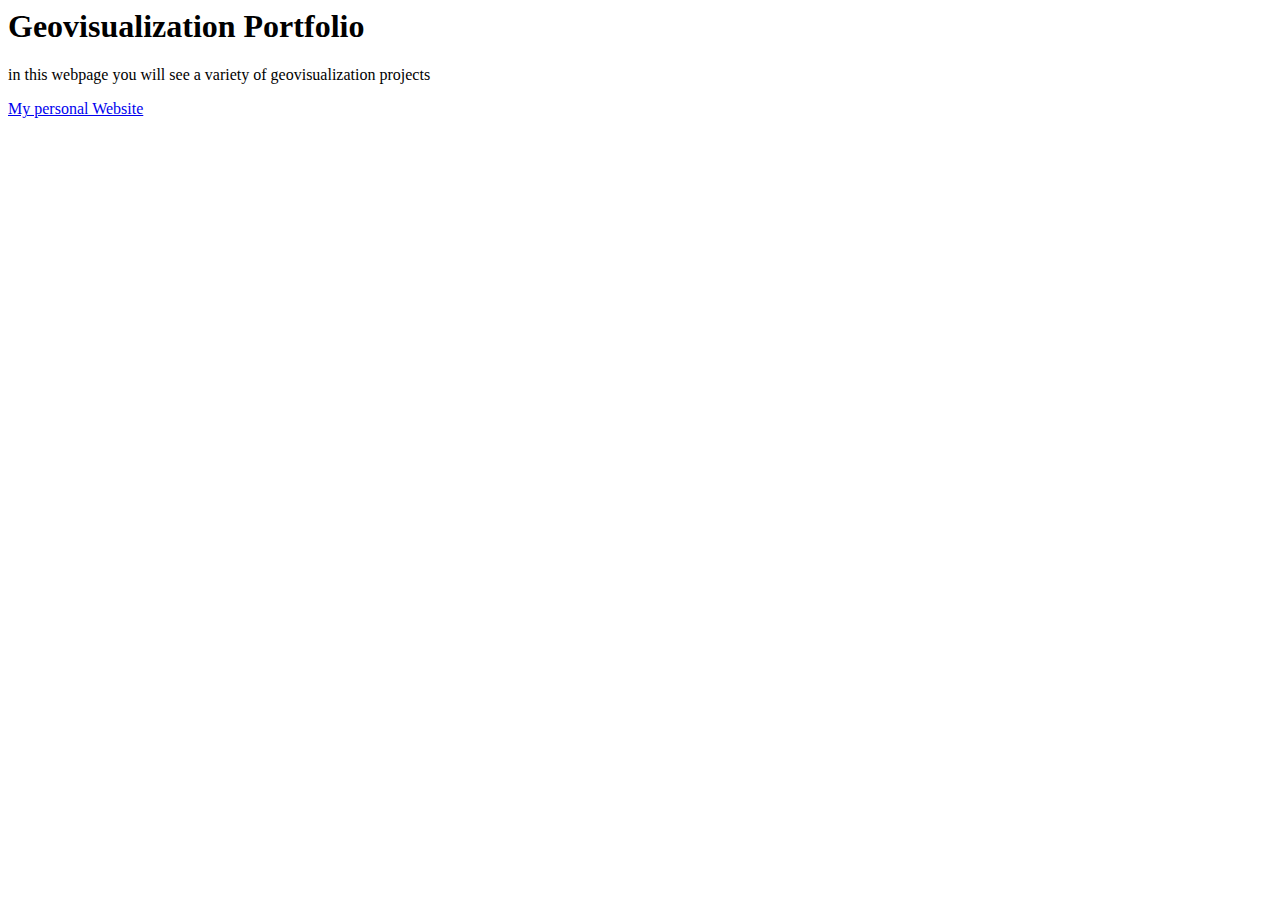
==== index.html @ d7e0f76f "Link change" ====
<!DOCTYPE html
<html>
<!-- You need to put everything inside an html tag-->
<head>
  <title> Geovisualization Portfolio </title>
</head>
<body>
  <h1> Geovisualization Portfolio </h1>
  <p> in this webpage you will see a variety of geovisualization projects </p>

  <p> <a href="https://github.com/geog3540/jcfergs"> My personal Website </a> </p>

  </body>

</html>
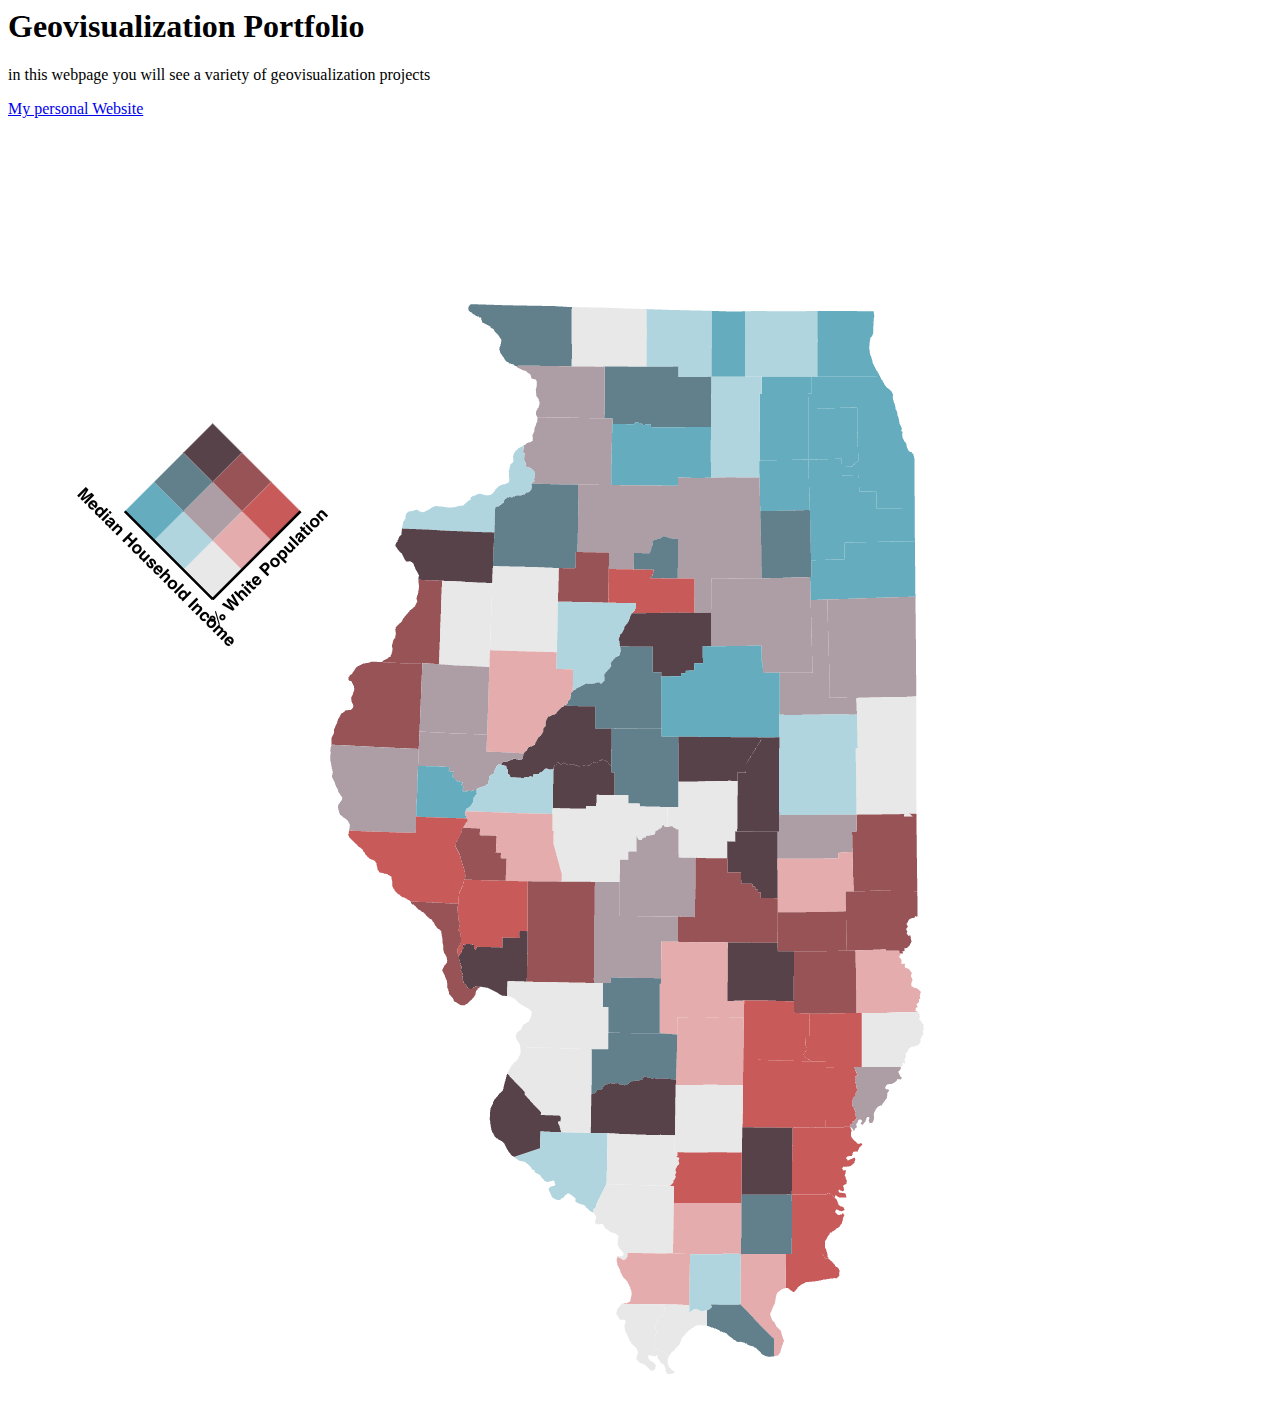
==== commit 9aace8c3: "Added image" ====
--- a/index.html
+++ b/index.html
@@ -10,6 +10,7 @@
 
   <p> <a href="https://github.com/geog3540/jcfergs"> My personal Website </a> </p>
 
+<p> <img src="chart.png" /> </p>
   </body>
 
 </html>
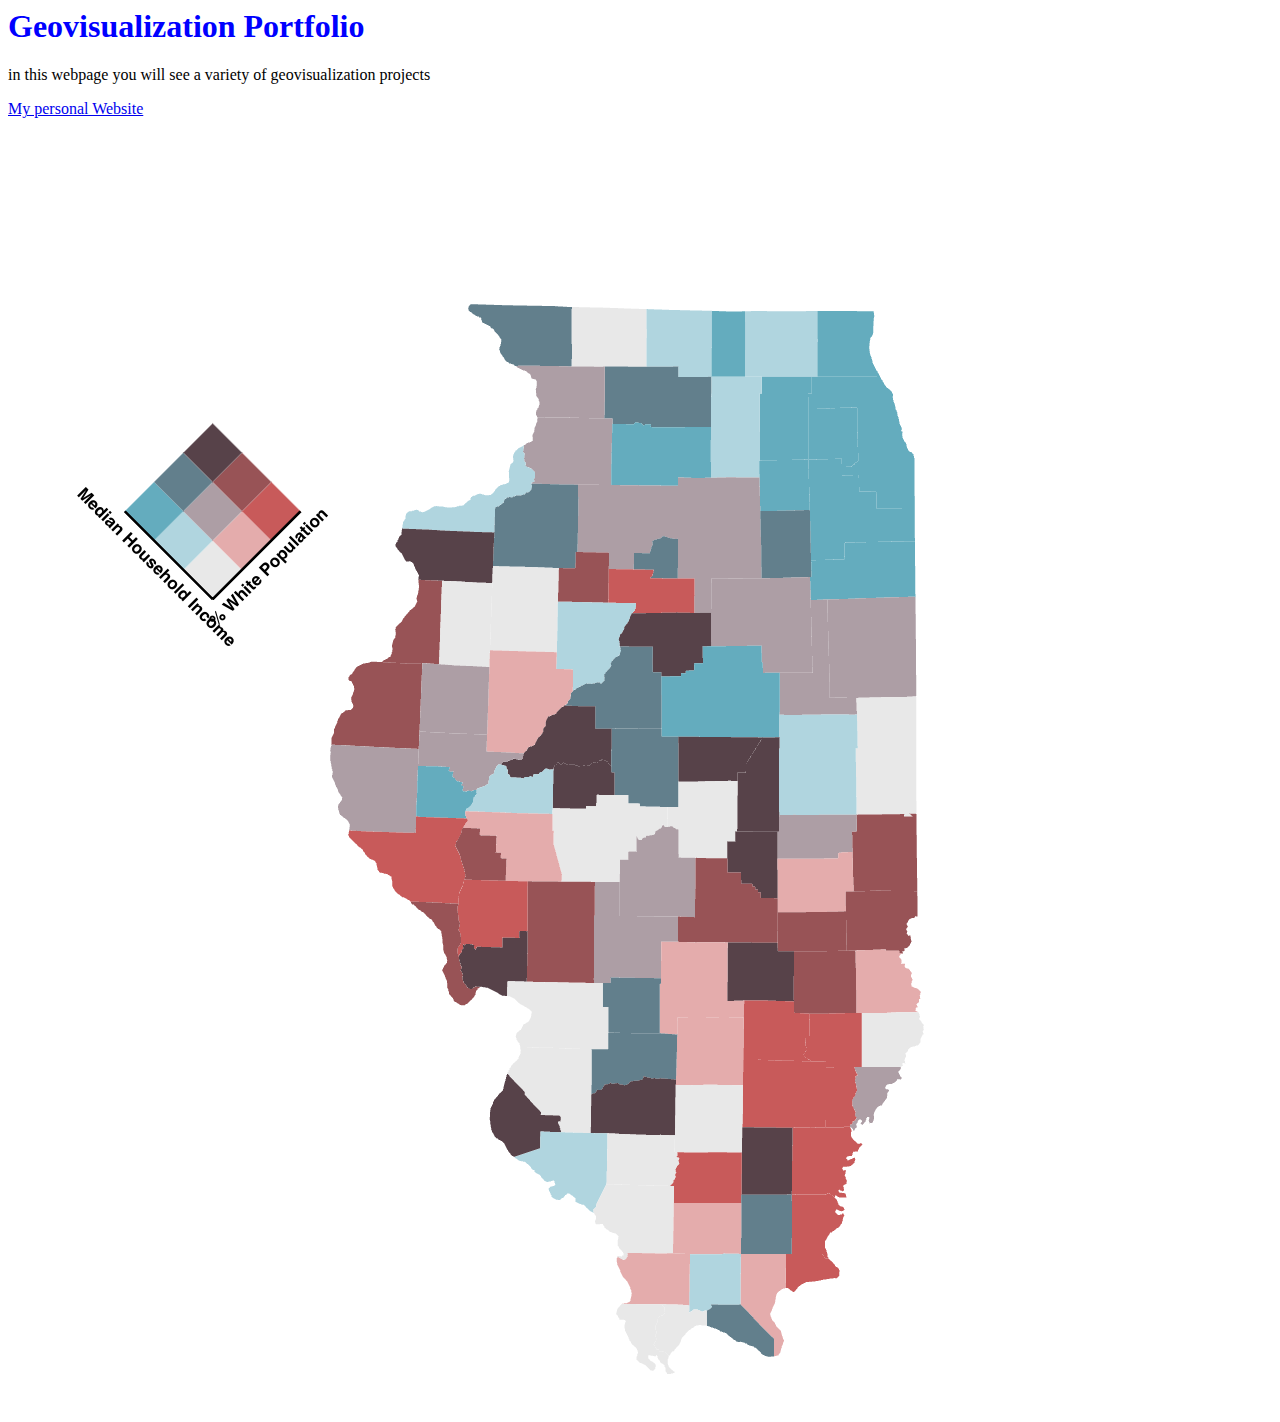
==== commit ceaf5ff3: "first exercise finished" ====
--- a/index.html
+++ b/index.html
@@ -3,6 +3,8 @@
 <!-- You need to put everything inside an html tag-->
 <head>
   <title> Geovisualization Portfolio </title>
+
+<link href="css/styles.css" rel="stylesheet">
 </head>
 <body>
   <h1> Geovisualization Portfolio </h1>
@@ -10,7 +12,7 @@
 
   <p> <a href="https://github.com/geog3540/jcfergs"> My personal Website </a> </p>
 
-<p> <img src="chart.png" /> </p>
-  </body>
+  <p> <img src="chart.png" /> </p>
+</body>
 
 </html>
--- a/css/styles.css
+++ b/css/styles.css
@@ -0,0 +1,12 @@
+p {
+
+}
+
+h1 {
+
+  color: blue
+}
+
+a:hover{
+  color: green
+}
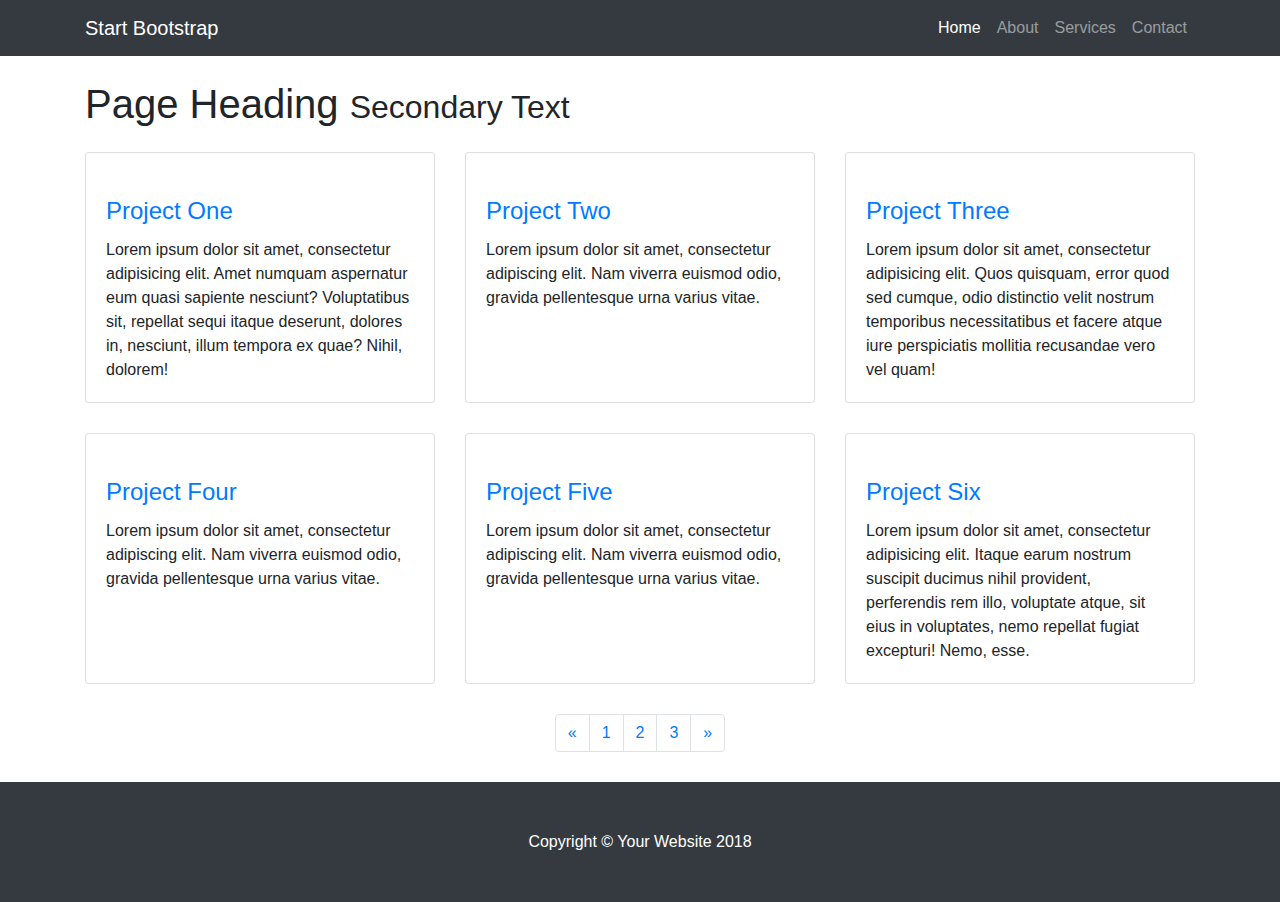
==== commit 25e36686: "bootstrap portfolio edit" ====
--- a/index.html
+++ b/index.html
@@ -1,18 +1,171 @@
-<!DOCTYPE html
-<html>
-<!-- You need to put everything inside an html tag-->
-<head>
-  <title> Geovisualization Portfolio </title>
+<!DOCTYPE html>
+<html lang="en">
 
-<link href="css/styles.css" rel="stylesheet">
-</head>
-<body>
-  <h1> Geovisualization Portfolio </h1>
-  <p> in this webpage you will see a variety of geovisualization projects </p>
+  <head>
 
-  <p> <a href="https://github.com/geog3540/jcfergs"> My personal Website </a> </p>
+    <meta charset="utf-8">
+    <meta name="viewport" content="width=device-width, initial-scale=1, shrink-to-fit=no">
+    <meta name="description" content="">
+    <meta name="author" content="">
 
-  <p> <img src="chart.png" /> </p>
-</body>
+    <title>3 Col Portfolio - Start Bootstrap Template</title>
+
+    <!-- Bootstrap core CSS -->
+    <link href="vendor/bootstrap/css/bootstrap.min.css" rel="stylesheet">
+
+    <!-- Custom styles for this template -->
+    <link href="css/3-col-portfolio.css" rel="stylesheet">
+
+  </head>
+
+  <body>
+
+    <!-- Navigation -->
+    <nav class="navbar navbar-expand-lg navbar-dark bg-dark fixed-top">
+      <div class="container">
+        <a class="navbar-brand" href="#">Start Bootstrap</a>
+        <button class="navbar-toggler" type="button" data-toggle="collapse" data-target="#navbarResponsive" aria-controls="navbarResponsive" aria-expanded="false" aria-label="Toggle navigation">
+          <span class="navbar-toggler-icon"></span>
+        </button>
+        <div class="collapse navbar-collapse" id="navbarResponsive">
+          <ul class="navbar-nav ml-auto">
+            <li class="nav-item active">
+              <a class="nav-link" href="#">Home
+                <span class="sr-only">(current)</span>
+              </a>
+            </li>
+            <li class="nav-item">
+              <a class="nav-link" href="#">About</a>
+            </li>
+            <li class="nav-item">
+              <a class="nav-link" href="#">Services</a>
+            </li>
+            <li class="nav-item">
+              <a class="nav-link" href="#">Contact</a>
+            </li>
+          </ul>
+        </div>
+      </div>
+    </nav>
+
+    <!-- Page Content -->
+    <div class="container">
+
+      <!-- Page Heading -->
+      <h1 class="my-4">Page Heading
+        <small>Secondary Text</small>
+      </h1>
+
+      <div class="row">
+        <div class="col-lg-4 col-sm-6 portfolio-item">
+          <div class="card h-100">
+            <a href="#"><img class="card-img-top" src="http://placehold.it/700x400" alt=""></a>
+            <div class="card-body">
+              <h4 class="card-title">
+                <a href="#">Project One</a>
+              </h4>
+              <p class="card-text">Lorem ipsum dolor sit amet, consectetur adipisicing elit. Amet numquam aspernatur eum quasi sapiente nesciunt? Voluptatibus sit, repellat sequi itaque deserunt, dolores in, nesciunt, illum tempora ex quae? Nihil, dolorem!</p>
+            </div>
+          </div>
+        </div>
+        <div class="col-lg-4 col-sm-6 portfolio-item">
+          <div class="card h-100">
+            <a href="#"><img class="card-img-top" src="http://placehold.it/700x400" alt=""></a>
+            <div class="card-body">
+              <h4 class="card-title">
+                <a href="#">Project Two</a>
+              </h4>
+              <p class="card-text">Lorem ipsum dolor sit amet, consectetur adipiscing elit. Nam viverra euismod odio, gravida pellentesque urna varius vitae.</p>
+            </div>
+          </div>
+        </div>
+        <div class="col-lg-4 col-sm-6 portfolio-item">
+          <div class="card h-100">
+            <a href="#"><img class="card-img-top" src="http://placehold.it/700x400" alt=""></a>
+            <div class="card-body">
+              <h4 class="card-title">
+                <a href="#">Project Three</a>
+              </h4>
+              <p class="card-text">Lorem ipsum dolor sit amet, consectetur adipisicing elit. Quos quisquam, error quod sed cumque, odio distinctio velit nostrum temporibus necessitatibus et facere atque iure perspiciatis mollitia recusandae vero vel quam!</p>
+            </div>
+          </div>
+        </div>
+        <div class="col-lg-4 col-sm-6 portfolio-item">
+          <div class="card h-100">
+            <a href="#"><img class="card-img-top" src="http://placehold.it/700x400" alt=""></a>
+            <div class="card-body">
+              <h4 class="card-title">
+                <a href="#">Project Four</a>
+              </h4>
+              <p class="card-text">Lorem ipsum dolor sit amet, consectetur adipiscing elit. Nam viverra euismod odio, gravida pellentesque urna varius vitae.</p>
+            </div>
+          </div>
+        </div>
+        <div class="col-lg-4 col-sm-6 portfolio-item">
+          <div class="card h-100">
+            <a href="#"><img class="card-img-top" src="http://placehold.it/700x400" alt=""></a>
+            <div class="card-body">
+              <h4 class="card-title">
+                <a href="#">Project Five</a>
+              </h4>
+              <p class="card-text">Lorem ipsum dolor sit amet, consectetur adipiscing elit. Nam viverra euismod odio, gravida pellentesque urna varius vitae.</p>
+            </div>
+          </div>
+        </div>
+        <div class="col-lg-4 col-sm-6 portfolio-item">
+          <div class="card h-100">
+            <a href="#"><img class="card-img-top" src="http://placehold.it/700x400" alt=""></a>
+            <div class="card-body">
+              <h4 class="card-title">
+                <a href="#">Project Six</a>
+              </h4>
+              <p class="card-text">Lorem ipsum dolor sit amet, consectetur adipisicing elit. Itaque earum nostrum suscipit ducimus nihil provident, perferendis rem illo, voluptate atque, sit eius in voluptates, nemo repellat fugiat excepturi! Nemo, esse.</p>
+            </div>
+          </div>
+        </div>
+      </div>
+      <!-- /.row -->
+
+      <!-- Pagination -->
+      <ul class="pagination justify-content-center">
+        <li class="page-item">
+          <a class="page-link" href="#" aria-label="Previous">
+            <span aria-hidden="true">&laquo;</span>
+            <span class="sr-only">Previous</span>
+          </a>
+        </li>
+        <li class="page-item">
+          <a class="page-link" href="#">1</a>
+        </li>
+        <li class="page-item">
+          <a class="page-link" href="#">2</a>
+        </li>
+        <li class="page-item">
+          <a class="page-link" href="#">3</a>
+        </li>
+        <li class="page-item">
+          <a class="page-link" href="#" aria-label="Next">
+            <span aria-hidden="true">&raquo;</span>
+            <span class="sr-only">Next</span>
+          </a>
+        </li>
+      </ul>
+
+    </div>
+    <!-- /.container -->
+
+    <!-- Footer -->
+    <footer class="py-5 bg-dark">
+      <div class="container">
+        <p class="m-0 text-center text-white">Copyright &copy; Your Website 2018</p>
+      </div>
+      <!-- /.container -->
+    </footer>
+
+    <!-- Bootstrap core JavaScript -->
+    <script src="vendor/jquery/jquery.min.js"></script>
+    <script src="vendor/bootstrap/js/bootstrap.bundle.min.js"></script>
+
+  </body>
 
 </html>
--- a/css/3-col-portfolio.css
+++ b/css/3-col-portfolio.css
@@ -0,0 +1,23 @@
+/*!
+ * Start Bootstrap - 3 Col Portfolio (https://startbootstrap.com/template-overviews/3-col-portfolio)
+ * Copyright 2013-2018 Start Bootstrap
+ * Licensed under MIT (https://github.com/BlackrockDigital/startbootstrap-3-col-portfolio/blob/master/LICENSE)
+ */
+
+body {
+  padding-top: 54px;
+}
+
+@media (min-width: 992px) {
+  body {
+    padding-top: 56px;
+  }
+}
+
+.portfolio-item {
+  margin-bottom: 30px;
+}
+
+.pagination {
+  margin-bottom: 30px;
+}
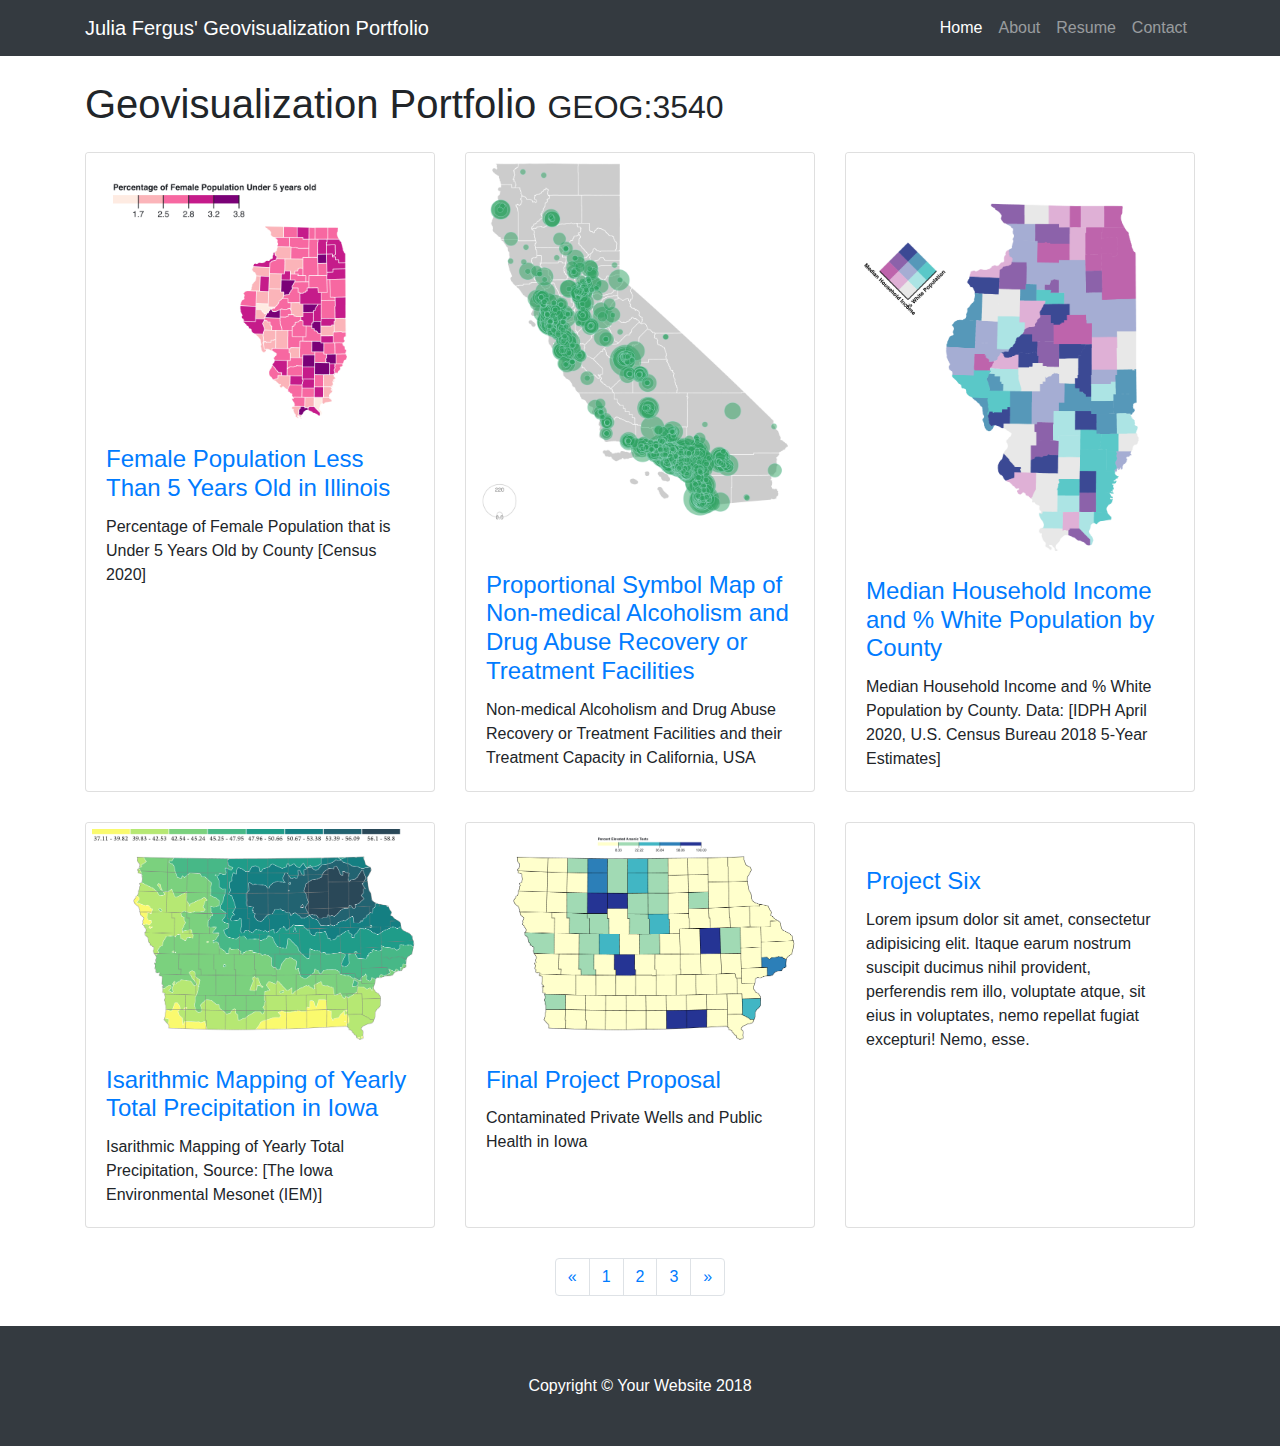
==== commit cd61469d: "About page section and edits" ====
--- a/index.html
+++ b/index.html
@@ -8,7 +8,7 @@
     <meta name="description" content="">
     <meta name="author" content="">
 
-    <title>3 Col Portfolio - Start Bootstrap Template</title>
+    <title>Julia's Portfolio</title>
 
     <!-- Bootstrap core CSS -->
     <link href="vendor/bootstrap/css/bootstrap.min.css" rel="stylesheet">
@@ -23,7 +23,7 @@
     <!-- Navigation -->
     <nav class="navbar navbar-expand-lg navbar-dark bg-dark fixed-top">
       <div class="container">
-        <a class="navbar-brand" href="#">Start Bootstrap</a>
+        <a class="navbar-brand" href="#">Julia Fergus' Geovisualization Portfolio</a>
         <button class="navbar-toggler" type="button" data-toggle="collapse" data-target="#navbarResponsive" aria-controls="navbarResponsive" aria-expanded="false" aria-label="Toggle navigation">
           <span class="navbar-toggler-icon"></span>
         </button>
@@ -35,13 +35,13 @@
               </a>
             </li>
             <li class="nav-item">
-              <a class="nav-link" href="#">About</a>
+              <a class="nav-link" href="shortbio.html">About</a>
             </li>
             <li class="nav-item">
-              <a class="nav-link" href="#">Services</a>
+              <a class="nav-link" href="files/FergusResume.pdf">Resume</a>
             </li>
             <li class="nav-item">
-              <a class="nav-link" href="#">Contact</a>
+              <a class="nav-link" href="mailto:julia-fergus@uiowa.edu">Contact</a>
             </li>
           </ul>
         </div>
@@ -52,63 +52,63 @@
     <div class="container">
 
       <!-- Page Heading -->
-      <h1 class="my-4">Page Heading
-        <small>Secondary Text</small>
+      <h1 class="my-4">Geovisualization Portfolio
+        <small>GEOG:3540</small>
       </h1>
 
       <div class="row">
         <div class="col-lg-4 col-sm-6 portfolio-item">
           <div class="card h-100">
-            <a href="#"><img class="card-img-top" src="http://placehold.it/700x400" alt=""></a>
+            <a href="https://observablehq.com/d/28624f1b951e9d22"><img class="card-img-top" src="images/choropleth.png" alt=""></a>
             <div class="card-body">
               <h4 class="card-title">
-                <a href="#">Project One</a>
+                <a href="https://observablehq.com/d/28624f1b951e9d22">Female Population Less Than 5 Years Old in Illinois</a>
               </h4>
-              <p class="card-text">Lorem ipsum dolor sit amet, consectetur adipisicing elit. Amet numquam aspernatur eum quasi sapiente nesciunt? Voluptatibus sit, repellat sequi itaque deserunt, dolores in, nesciunt, illum tempora ex quae? Nihil, dolorem!</p>
+              <p class="card-text">Percentage of Female Population that is Under 5 Years Old by County [Census 2020]</p>
             </div>
           </div>
         </div>
         <div class="col-lg-4 col-sm-6 portfolio-item">
           <div class="card h-100">
-            <a href="#"><img class="card-img-top" src="http://placehold.it/700x400" alt=""></a>
+            <a href="https://observablehq.com/d/44c338c224fb420f"><img class="card-img-top" src="images/proportionalSymbols.png" alt=""></a>
             <div class="card-body">
               <h4 class="card-title">
-                <a href="#">Project Two</a>
+                <a href="https://observablehq.com/d/44c338c224fb420f">Proportional Symbol Map of Non-medical Alcoholism and Drug Abuse Recovery or Treatment Facilities</a>
               </h4>
-              <p class="card-text">Lorem ipsum dolor sit amet, consectetur adipiscing elit. Nam viverra euismod odio, gravida pellentesque urna varius vitae.</p>
+              <p class="card-text">Non-medical Alcoholism and Drug Abuse Recovery or Treatment Facilities and their Treatment Capacity in California, USA</p>
             </div>
           </div>
         </div>
         <div class="col-lg-4 col-sm-6 portfolio-item">
           <div class="card h-100">
-            <a href="#"><img class="card-img-top" src="http://placehold.it/700x400" alt=""></a>
+            <a href="https://observablehq.com/d/8138dd75650434e6"><img class="card-img-top" src="images/bivariate.png" alt=""></a>
             <div class="card-body">
               <h4 class="card-title">
-                <a href="#">Project Three</a>
+                <a href="https://observablehq.com/d/8138dd75650434e6">Median Household Income and % White Population by County</a>
               </h4>
-              <p class="card-text">Lorem ipsum dolor sit amet, consectetur adipisicing elit. Quos quisquam, error quod sed cumque, odio distinctio velit nostrum temporibus necessitatibus et facere atque iure perspiciatis mollitia recusandae vero vel quam!</p>
+              <p class="card-text">Median Household Income and % White Population by County. Data: [IDPH April 2020, U.S. Census Bureau 2018 5-Year Estimates]</p>
             </div>
           </div>
         </div>
         <div class="col-lg-4 col-sm-6 portfolio-item">
           <div class="card h-100">
-            <a href="#"><img class="card-img-top" src="http://placehold.it/700x400" alt=""></a>
+            <a href="https://observablehq.com/@caglarkoylu/isarithmic-mapping-geog-3540"><img class="card-img-top" src="images/isa.png" alt=""></a>
             <div class="card-body">
               <h4 class="card-title">
-                <a href="#">Project Four</a>
+                <a href="https://observablehq.com/@caglarkoylu/isarithmic-mapping-geog-3540">Isarithmic Mapping of Yearly Total Precipitation in Iowa</a>
               </h4>
-              <p class="card-text">Lorem ipsum dolor sit amet, consectetur adipiscing elit. Nam viverra euismod odio, gravida pellentesque urna varius vitae.</p>
+              <p class="card-text">Isarithmic Mapping of Yearly Total Precipitation, Source: [The Iowa Environmental Mesonet (IEM)]</p>
             </div>
           </div>
         </div>
         <div class="col-lg-4 col-sm-6 portfolio-item">
           <div class="card h-100">
-            <a href="#"><img class="card-img-top" src="http://placehold.it/700x400" alt=""></a>
+            <a href="https://observablehq.com/d/8e06522651364469"><img class="card-img-top" src="images/arsenic.png" alt=""></a>
             <div class="card-body">
               <h4 class="card-title">
-                <a href="#">Project Five</a>
+                <a href="https://observablehq.com/d/8e06522651364469">Final Project Proposal</a>
               </h4>
-              <p class="card-text">Lorem ipsum dolor sit amet, consectetur adipiscing elit. Nam viverra euismod odio, gravida pellentesque urna varius vitae.</p>
+              <p class="card-text">Contaminated Private Wells and Public Health in Iowa</p>
             </div>
           </div>
         </div>
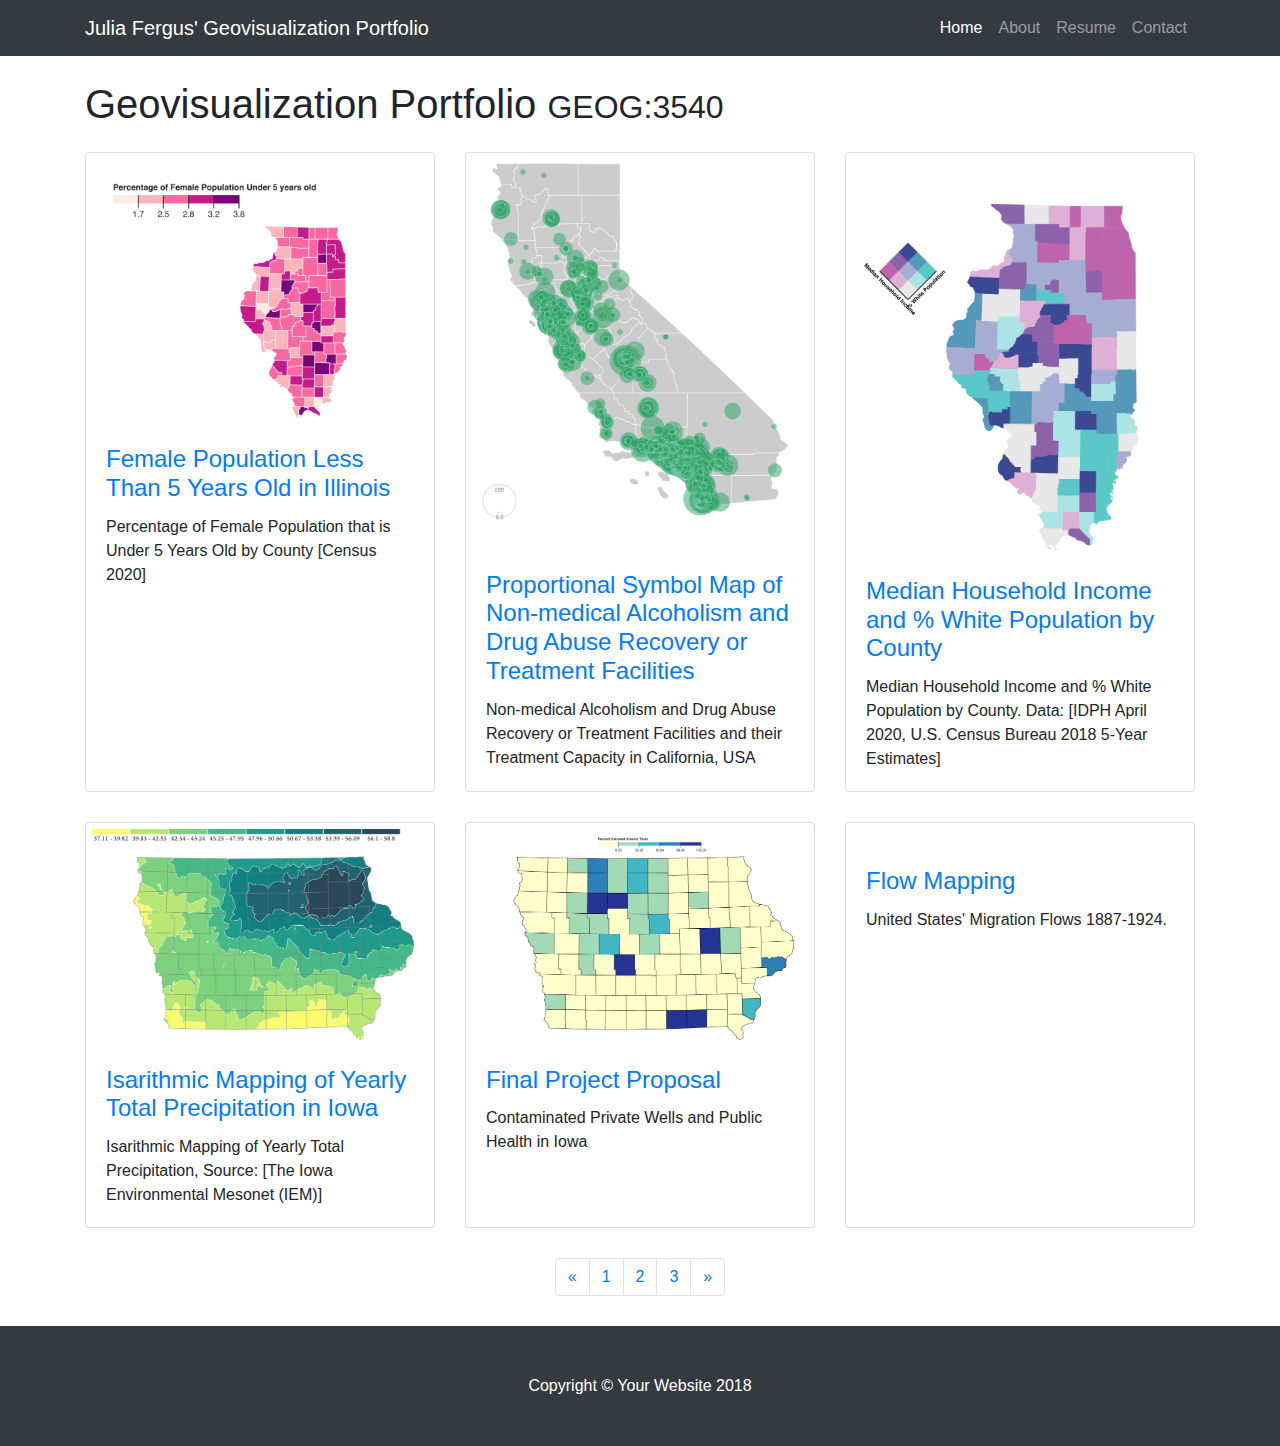
==== commit c185e36c: "Final edits" ====
--- a/index.html
+++ b/index.html
@@ -114,12 +114,12 @@
         </div>
         <div class="col-lg-4 col-sm-6 portfolio-item">
           <div class="card h-100">
-            <a href="#"><img class="card-img-top" src="http://placehold.it/700x400" alt=""></a>
+            <a href="files/Assignment 6.pdf"><img class="card-img-top" src="images/flow.png" alt=""></a>
             <div class="card-body">
               <h4 class="card-title">
-                <a href="#">Project Six</a>
+                <a href="files/Assignment 6.pdf">Flow Mapping</a>
               </h4>
-              <p class="card-text">Lorem ipsum dolor sit amet, consectetur adipisicing elit. Itaque earum nostrum suscipit ducimus nihil provident, perferendis rem illo, voluptate atque, sit eius in voluptates, nemo repellat fugiat excepturi! Nemo, esse.</p>
+              <p class="card-text">United States' Migration Flows 1887-1924.</p>
             </div>
           </div>
         </div>
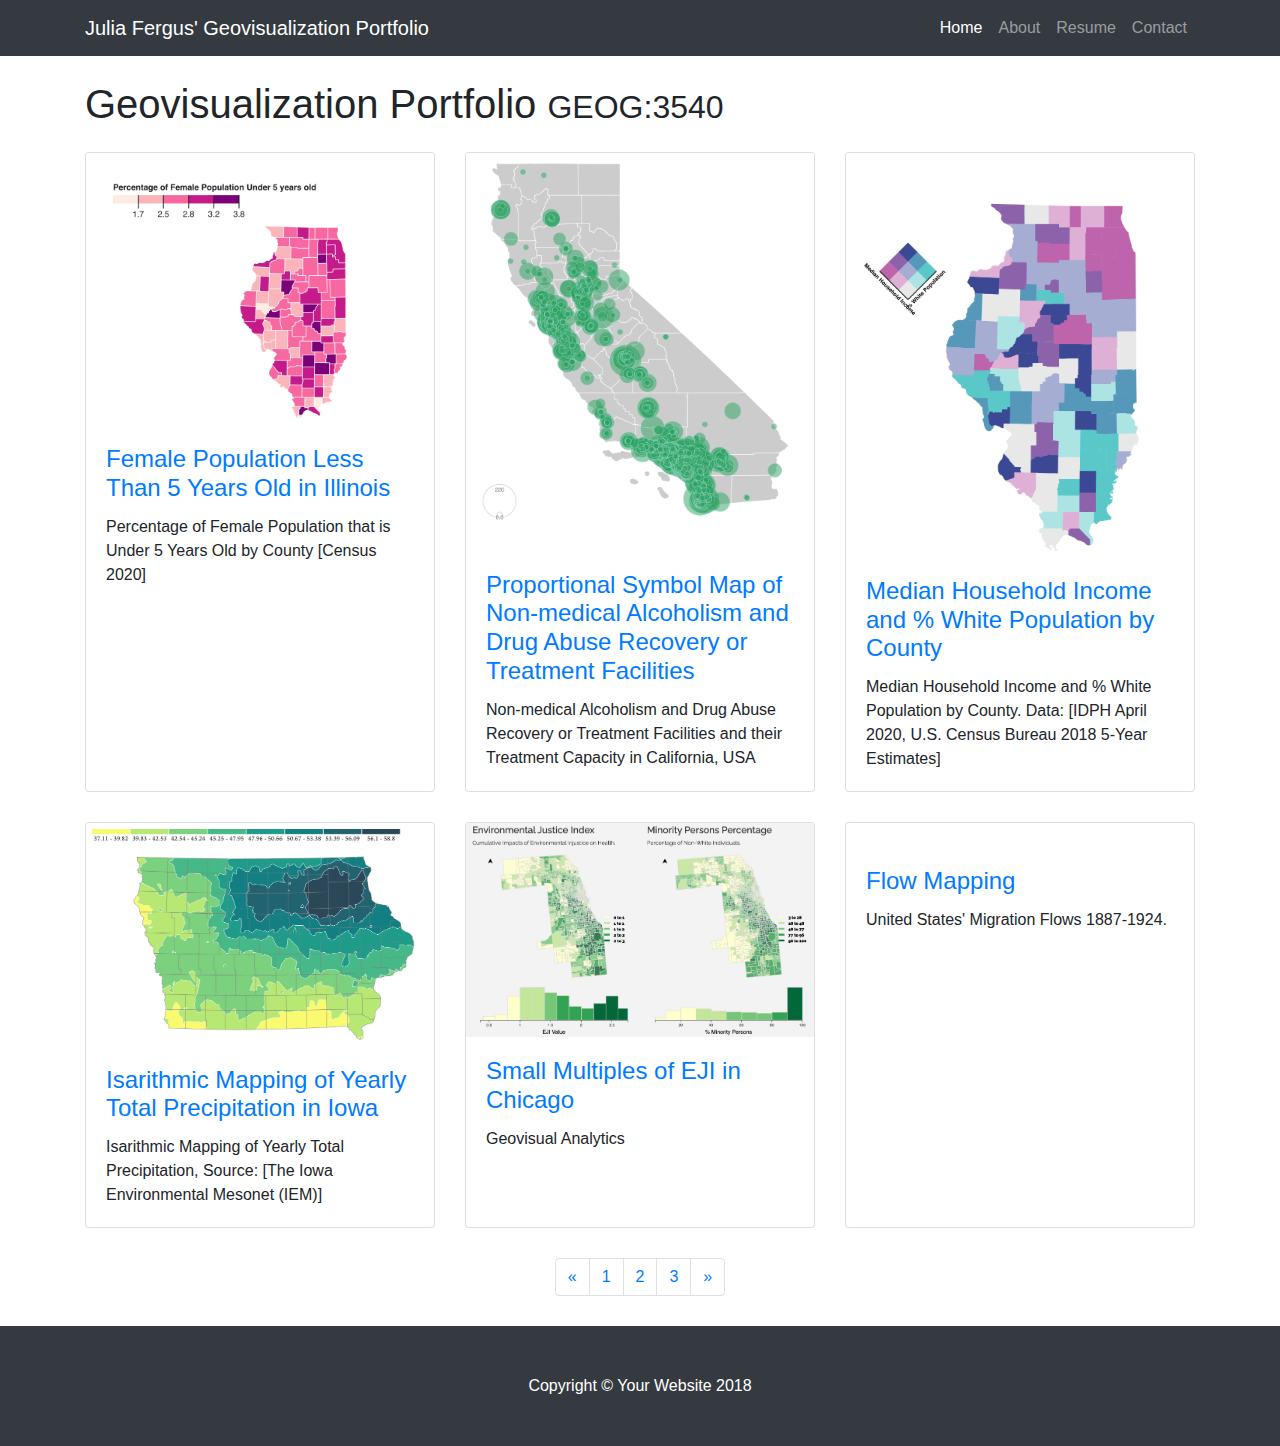
==== commit 1db3658d: "Small Multiples" ====
--- a/index.html
+++ b/index.html
@@ -103,12 +103,12 @@
         </div>
         <div class="col-lg-4 col-sm-6 portfolio-item">
           <div class="card h-100">
-            <a href="https://observablehq.com/d/8e06522651364469"><img class="card-img-top" src="images/arsenic.png" alt=""></a>
+            <a href="smallmultiples/"><img class="card-img-top" src="images/ChicagoEJ.jpg" alt=""></a>
             <div class="card-body">
               <h4 class="card-title">
-                <a href="https://observablehq.com/d/8e06522651364469">Final Project Proposal</a>
+                <a href="smallmultiples/">Small Multiples of EJI in Chicago</a>
               </h4>
-              <p class="card-text">Contaminated Private Wells and Public Health in Iowa</p>
+              <p class="card-text">Geovisual Analytics</p>
             </div>
           </div>
         </div>
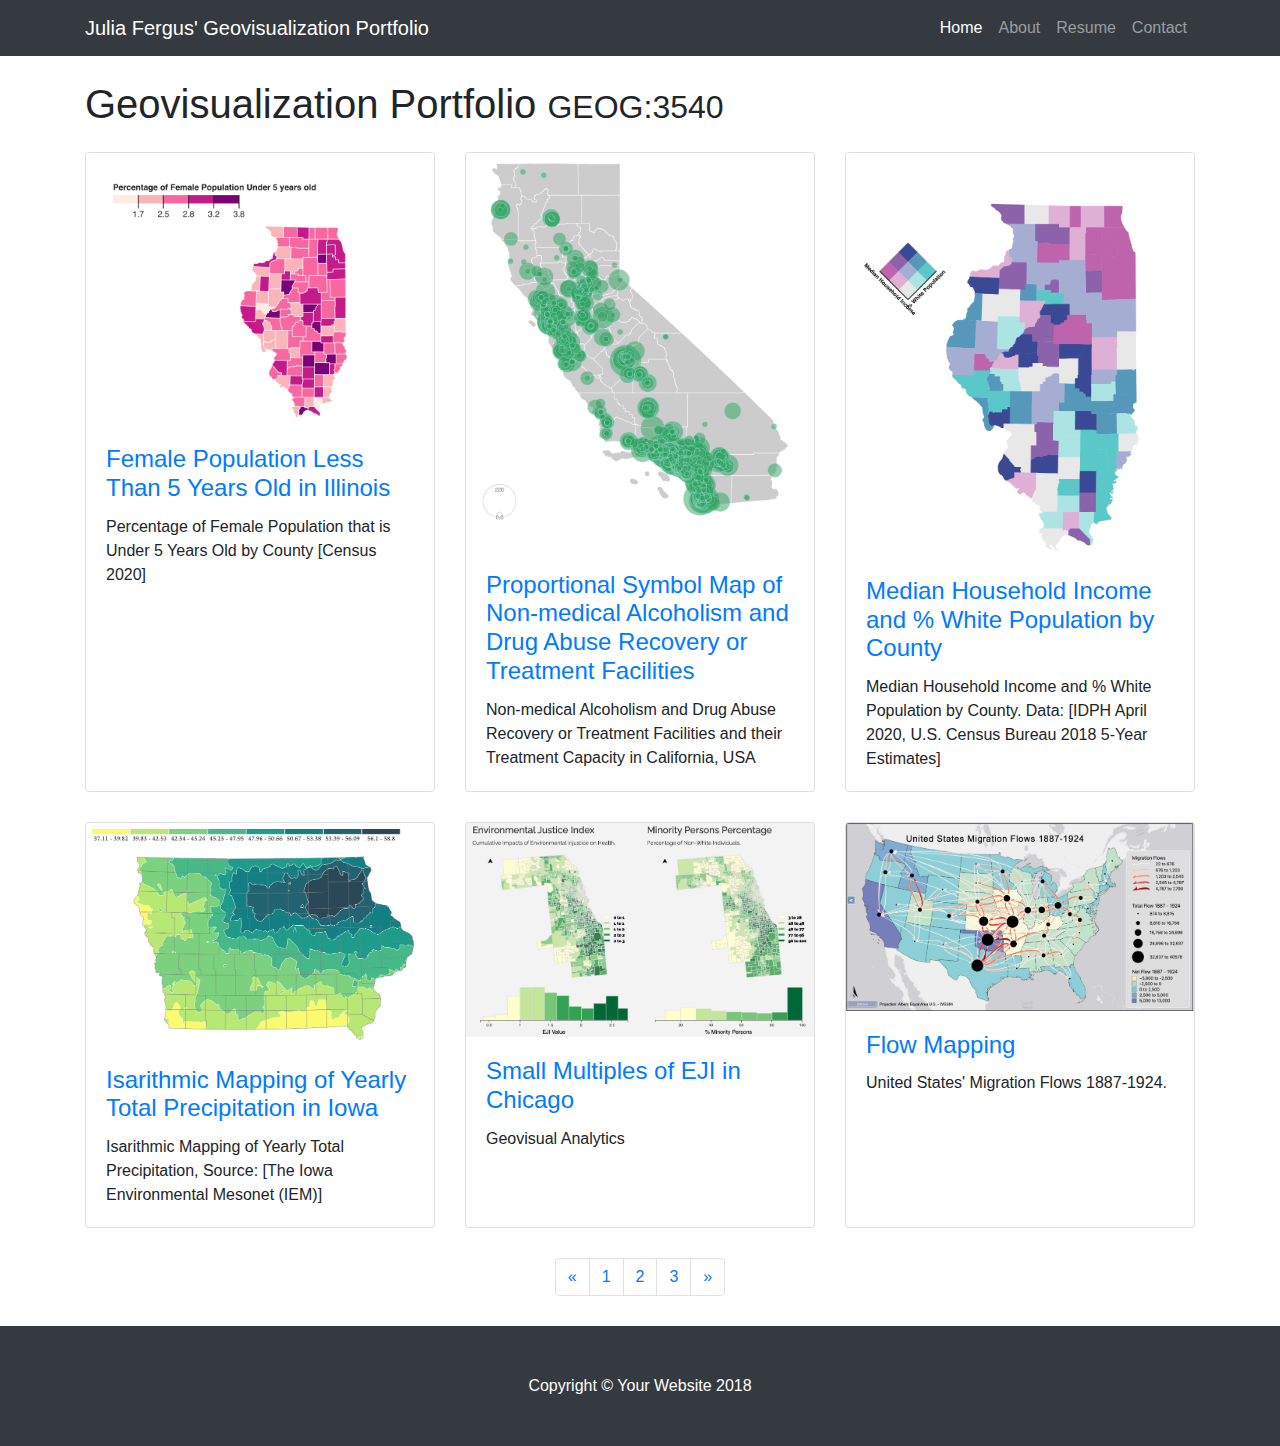
==== commit 95161b0e: "Fixing Pictures" ====
--- a/index.html
+++ b/index.html
@@ -103,7 +103,7 @@
         </div>
         <div class="col-lg-4 col-sm-6 portfolio-item">
           <div class="card h-100">
-            <a href="smallmultiples/"><img class="card-img-top" src="images/ChicagoEJ.jpg" alt=""></a>
+            <a href="smallmultiples/"><img class="card-img-top" src="images/ChicagoEJ.png" alt=""></a>
             <div class="card-body">
               <h4 class="card-title">
                 <a href="smallmultiples/">Small Multiples of EJI in Chicago</a>
@@ -114,7 +114,7 @@
         </div>
         <div class="col-lg-4 col-sm-6 portfolio-item">
           <div class="card h-100">
-            <a href="files/Assignment 6.pdf"><img class="card-img-top" src="images/flow.png" alt=""></a>
+            <a href="files/Assignment 6.pdf"><img class="card-img-top" src="images/Flow.png" alt=""></a>
             <div class="card-body">
               <h4 class="card-title">
                 <a href="files/Assignment 6.pdf">Flow Mapping</a>
